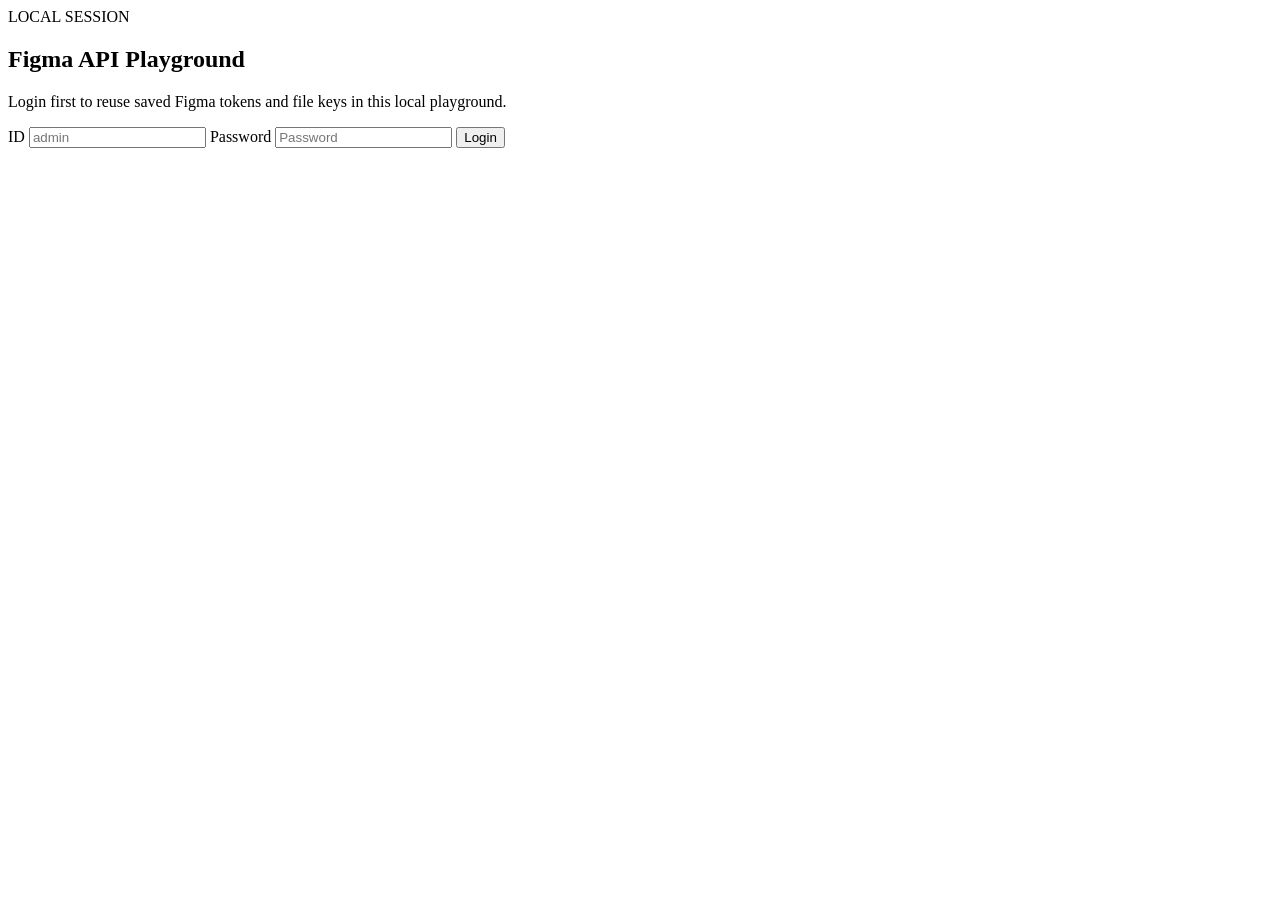
==== figma-api-playground/templates/index.html @ 67451148 "Add files via upload" ====
<!doctype html>
<html lang="en">
<head>
  <meta charset="utf-8">
  <meta name="viewport" content="width=device-width, initial-scale=1">
  <title>Figma API Playground</title>
  <link rel="stylesheet" href="/static/styles.css">
</head>
<body>
  <section id="loginView" class="login-shell">
    <form id="loginForm" class="login-card">
      <span class="eyebrow">LOCAL SESSION</span>
      <h1>Figma API Playground</h1>
      <p>Login first to reuse saved Figma tokens and file keys in this local playground.</p>
      <label>ID
        <input name="username" autocomplete="username" placeholder="admin" required>
      </label>
      <label>Password
        <input name="password" type="password" autocomplete="current-password" placeholder="Password" required>
      </label>
      <button class="btn btn-primary" type="submit">Login</button>
    </form>
  </section>

  <main id="appView" class="shell" hidden>
    <header class="topbar">
      <div>
        <span class="eyebrow">LOCAL TEST TOOL</span>
        <h1>Figma API Playground</h1>
        <p>Test file import, frame ordering, local snapshots, and section/frame previews before integrating Figma into FUT Automation.</p>
      </div>
      <div class="top-actions">
        <span id="activeUser" class="user-badge">admin</span>
        <button id="clearToken" class="btn btn-ghost" type="button">Clear Active File</button>
        <button id="logoutButton" class="btn btn-ghost" type="button">Logout</button>
      </div>
    </header>

    <section class="panel">
      <div class="panel-head">
        <div>
          <span class="step">Phase 1</span>
          <h2>Load Figma File</h2>
        </div>
        <small>Saved Figma entries are stored locally. Downloaded snapshots do not include tokens.</small>
      </div>
      <div class="saved-projects">
        <label>Saved Figma
          <select id="savedProjectSelect">
            <option value="">No saved Figma yet</option>
          </select>
        </label>
        <div class="saved-actions">
          <button id="loadSavedProject" class="btn btn-secondary" type="button" disabled>Load Saved</button>
          <button id="deleteSavedProject" class="btn btn-ghost" type="button" disabled>Delete Saved</button>
        </div>
      </div>
      <form id="loadForm" class="form-grid">
        <label class="span-2">Judul Figma
          <input name="figma_title" autocomplete="off" placeholder="Contoh: V-NSP Main Flow" required>
        </label>
        <label class="span-2">Figma Personal Access Token
          <input name="token" type="password" autocomplete="off" placeholder="Paste Figma token" required>
        </label>
        <label class="span-2">Figma File URL or File Key
          <input name="figma_url" placeholder="https://www.figma.com/design/FILE_KEY/File-Name" required>
        </label>
        <button class="btn btn-primary span-2" type="submit">Load & Save File</button>
      </form>
      <div class="snapshot-actions">
        <button id="downloadSnapshot" class="btn btn-secondary" type="button" disabled>Download Snapshot</button>
        <button id="importSnapshot" class="btn btn-ghost" type="button">Import Snapshot JSON</button>
        <input id="snapshotFile" type="file" accept="application/json,.json" hidden>
      </div>
      <div id="fileSummary" class="summary" hidden></div>
    </section>

    <section class="workspace two-panel">
      <aside class="panel">
        <div class="panel-head">
          <div>
            <span class="step">Phase 2</span>
            <h2>Pages & Frames</h2>
          </div>
        </div>
        <label>Page
          <select id="pageSelect" disabled></select>
        </label>
        <div class="toolbar export-toolbar">
          <button id="exportCurrentPage" class="btn btn-ghost" type="button" disabled>Export Current Page</button>
          <button id="exportCheckedFrames" class="btn btn-ghost" type="button" disabled>Export Checked Frames</button>
          <button id="exportAllPages" class="btn btn-ghost" type="button" disabled>Export All Pages</button>
        </div>
        <div id="frameList" class="frame-list empty">Load a Figma file first.</div>
      </aside>

      <section class="panel analyzer-panel">
        <div class="panel-head">
          <div>
            <span class="step">Phase 3</span>
            <h2>Section Preview / Render</h2>
          </div>
          <button id="renderSections" class="btn btn-secondary" type="button" disabled>Render Sections</button>
        </div>
        <div id="sectionPreviewGrid" class="page-preview empty">Load a file, then render sections from the selected page.</div>
      </section>
    </section>

    <section class="panel preview-panel">
      <div class="panel-head">
        <div>
          <span class="step">Frame Preview</span>
          <h2>Frame Preview / Render</h2>
        </div>
        <button id="renderFrames" class="btn btn-secondary" type="button" disabled>Render Frames</button>
      </div>
      <div id="framePreviewGrid" class="page-preview empty">Load a file, then render frames from the selected page.</div>
    </section>
  </main>

  <div id="toast" class="toast" hidden></div>
  <div id="alertOverlay" class="alert-overlay" hidden>
    <section class="alert-box" role="alertdialog" aria-modal="true" aria-labelledby="alertTitle">
      <div id="alertIcon" class="alert-icon">!</div>
      <h2 id="alertTitle">Error</h2>
      <p id="alertMessage"></p>
      <pre id="alertDetail" class="alert-detail" hidden></pre>
      <button id="alertClose" class="btn btn-primary" type="button">OK</button>
    </section>
  </div>
  <script src="/static/app.js"></script>
</body>
</html>
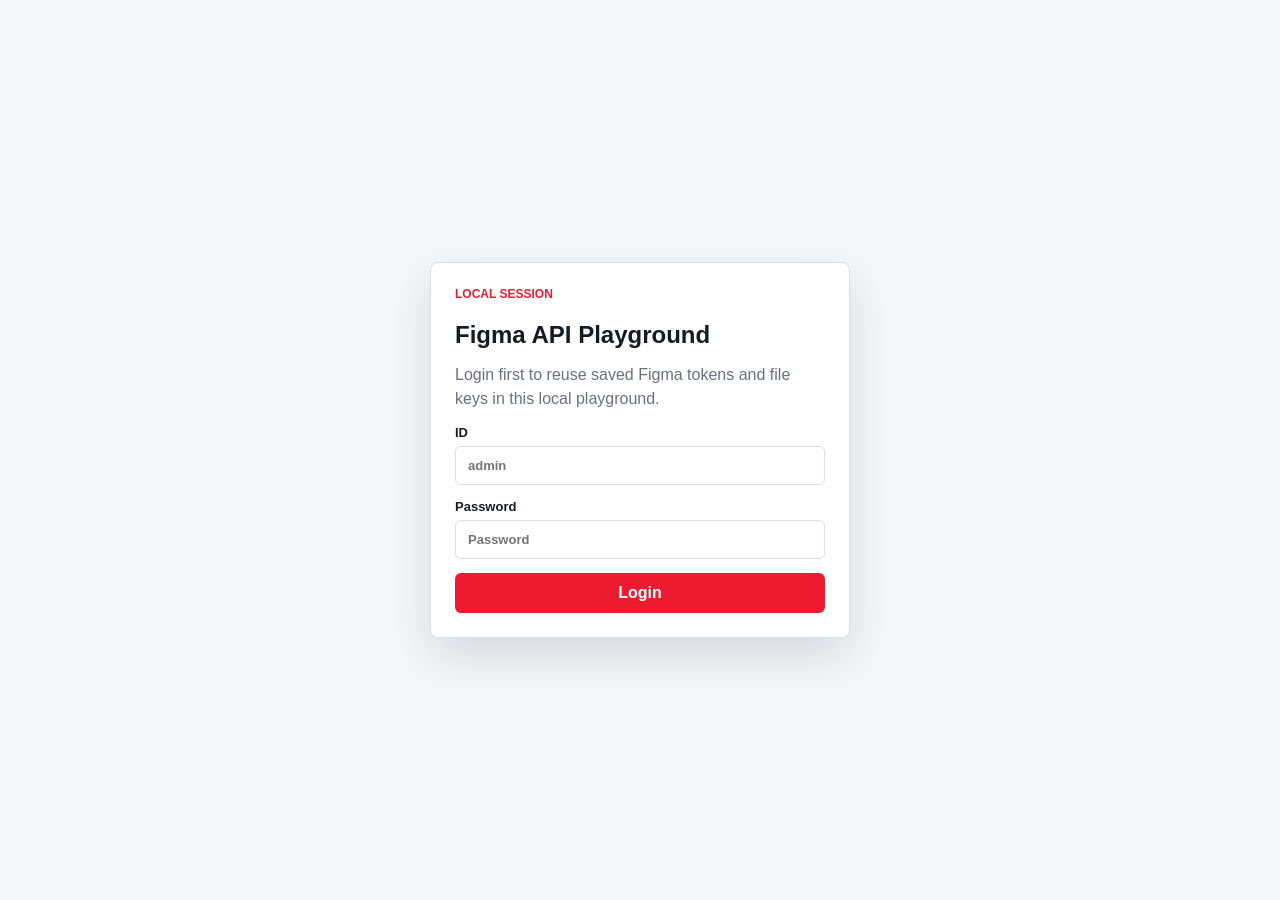
==== commit 508ffebf: "Improve saved Figma session UI" ====
--- a/figma-api-playground/templates/index.html
+++ b/figma-api-playground/templates/index.html
@@ -27,7 +27,7 @@
       <div>
         <span class="eyebrow">LOCAL TEST TOOL</span>
         <h1>Figma API Playground</h1>
-        <p>Test file import, frame ordering, local snapshots, and section/frame previews before integrating Figma into FUT Automation.</p>
+        <p>Load a Figma file once, keep its token in a local-only vault, then reuse Saved Figma for future section and frame renders.</p>
       </div>
       <div class="top-actions">
         <span id="activeUser" class="user-badge">admin</span>
@@ -42,7 +42,19 @@
           <span class="step">Phase 1</span>
           <h2>Load Figma File</h2>
         </div>
-        <small>Saved Figma entries are stored locally. Downloaded snapshots do not include tokens.</small>
+        <small>Saved Figma entries stay on this laptop. Snapshots do not include tokens.</small>
+      </div>
+      <div class="vault-strip" aria-live="polite">
+        <div>
+          <span id="savedCount">0 saved</span>
+          <strong>Local token vault</strong>
+          <p id="vaultStatus">No saved Figma entries on this laptop yet.</p>
+        </div>
+        <div>
+          <span>Render status</span>
+          <strong>Active credential</strong>
+          <p id="activeCredentialStatus">No active render session.</p>
+        </div>
       </div>
       <div class="saved-projects">
         <label>Saved Figma
@@ -55,6 +67,7 @@
           <button id="deleteSavedProject" class="btn btn-ghost" type="button" disabled>Delete Saved</button>
         </div>
       </div>
+      <p id="selectedSavedHint" class="field-note">Choose a saved file to reuse its local token for rendering.</p>
       <form id="loadForm" class="form-grid">
         <label class="span-2">Judul Figma
           <input name="figma_title" autocomplete="off" placeholder="Contoh: V-NSP Main Flow" required>
@@ -116,6 +129,36 @@
       </div>
       <div id="framePreviewGrid" class="page-preview empty">Load a file, then render frames from the selected page.</div>
     </section>
+
+    <section class="guide-panel" aria-labelledby="localDocsTitle">
+      <div>
+        <span class="eyebrow">LOCAL DOCUMENTATION</span>
+        <h2 id="localDocsTitle">How Saved Figma Works</h2>
+        <p>Use <strong>Load & Save File</strong> for token-backed rendering. Use snapshots only when you need offline structure review.</p>
+      </div>
+      <div class="guide-grid">
+        <article>
+          <span>01</span>
+          <h3>First load on a laptop</h3>
+          <p>Enter title, Figma token, and file URL. A successful load writes the saved entry to <code>data/session_store.local.json</code>.</p>
+        </article>
+        <article>
+          <span>02</span>
+          <h3>Next sessions</h3>
+          <p>Pick the entry from Saved Figma and click Load Saved. The server recreates a token-backed session so Render Sections and Render Frames work again.</p>
+        </article>
+        <article>
+          <span>03</span>
+          <h3>Git safety</h3>
+          <p>The local store is ignored by Git. Another laptop starts empty and must save its own Figma token once.</p>
+        </article>
+        <article>
+          <span>04</span>
+          <h3>Snapshot limit</h3>
+          <p>Snapshot JSON does not include tokens. It can load pages and frames, but render still needs a token-backed load session.</p>
+        </article>
+      </div>
+    </section>
   </main>
 
   <div id="toast" class="toast" hidden></div>
--- a/static/styles.css
+++ b/static/styles.css
@@ -0,0 +1,1015 @@
+:root {
+  --bg: #f6f7f9;
+  --panel: #ffffff;
+  --ink: #161a22;
+  --muted: #697080;
+  --line: #d9dee7;
+  --red: #ed1b2f;
+  --red-dark: #bd1423;
+  --navy: #14213d;
+  --blue: #2563eb;
+  --green: #168a5b;
+}
+
+* {
+  box-sizing: border-box;
+}
+
+[hidden] {
+  display: none !important;
+}
+
+body {
+  margin: 0;
+  background: var(--bg);
+  color: var(--ink);
+  font-family: Arial, Helvetica, sans-serif;
+}
+
+.login-shell {
+  min-height: 100vh;
+  display: grid;
+  place-items: center;
+  padding: 24px;
+}
+
+.login-card {
+  width: min(420px, 100%);
+  display: grid;
+  gap: 14px;
+  background: var(--panel);
+  border: 1px solid var(--line);
+  border-radius: 8px;
+  padding: 24px;
+  box-shadow: 0 18px 48px rgba(20, 33, 61, 0.14);
+}
+
+.login-card h1,
+.login-card p {
+  margin: 0;
+}
+
+.login-card p {
+  color: var(--muted);
+  line-height: 1.5;
+}
+
+.top-actions {
+  display: flex;
+  gap: 8px;
+  align-items: center;
+  flex-wrap: wrap;
+  justify-content: flex-end;
+}
+
+.user-badge {
+  border: 1px solid var(--line);
+  border-radius: 999px;
+  padding: 7px 10px;
+  background: #fafbfc;
+  color: var(--navy);
+  font-size: 12px;
+  font-weight: 700;
+}
+
+.saved-projects {
+  display: grid;
+  grid-template-columns: minmax(0, 1fr) auto;
+  gap: 10px;
+  align-items: end;
+  margin-bottom: 12px;
+}
+
+.saved-actions {
+  display: flex;
+  gap: 8px;
+  flex-wrap: wrap;
+}
+
+.shell {
+  width: min(1320px, calc(100vw - 32px));
+  margin: 0 auto;
+  padding: 24px 0 48px;
+}
+
+.topbar {
+  display: flex;
+  justify-content: space-between;
+  gap: 24px;
+  align-items: flex-start;
+  margin-bottom: 18px;
+}
+
+.topbar h1,
+.panel h2 {
+  margin: 0;
+  letter-spacing: 0;
+}
+
+.topbar h1 {
+  font-size: 34px;
+}
+
+.topbar p {
+  color: var(--muted);
+  max-width: 780px;
+  line-height: 1.5;
+}
+
+.eyebrow,
+.step {
+  display: inline-block;
+  color: var(--red);
+  font-weight: 700;
+  font-size: 12px;
+  letter-spacing: 0;
+  margin-bottom: 6px;
+}
+
+.panel {
+  background: var(--panel);
+  border: 1px solid var(--line);
+  border-radius: 8px;
+  padding: 18px;
+  box-shadow: 0 8px 24px rgba(20, 33, 61, 0.06);
+  margin-bottom: 16px;
+}
+
+.panel-head {
+  display: flex;
+  justify-content: space-between;
+  gap: 16px;
+  align-items: flex-start;
+  margin-bottom: 14px;
+}
+
+.panel-head small {
+  color: var(--muted);
+}
+
+.form-grid {
+  display: grid;
+  grid-template-columns: 1fr 1fr;
+  gap: 12px;
+}
+
+.span-2 {
+  grid-column: span 2;
+}
+
+label {
+  display: grid;
+  gap: 6px;
+  font-weight: 700;
+  font-size: 13px;
+}
+
+input,
+select {
+  width: 100%;
+  border: 1px solid var(--line);
+  border-radius: 6px;
+  padding: 11px 12px;
+  font: inherit;
+  background: white;
+}
+
+.btn {
+  border: 1px solid transparent;
+  border-radius: 6px;
+  padding: 10px 13px;
+  font: inherit;
+  font-weight: 700;
+  cursor: pointer;
+}
+
+.btn:disabled {
+  opacity: 0.48;
+  cursor: not-allowed;
+}
+
+.btn-primary {
+  background: var(--red);
+  color: white;
+}
+
+.btn-primary:hover {
+  background: var(--red-dark);
+}
+
+.btn-secondary {
+  background: var(--navy);
+  color: white;
+}
+
+.btn-ghost {
+  background: white;
+  color: var(--navy);
+  border-color: var(--line);
+}
+
+.summary {
+  margin-top: 14px;
+  padding: 12px;
+  border-radius: 6px;
+  border: 1px solid var(--line);
+  background: #fafbfc;
+  color: var(--muted);
+}
+
+.workspace {
+  display: grid;
+  grid-template-columns: 410px minmax(0, 1fr);
+  gap: 16px;
+  align-items: start;
+}
+
+.toolbar {
+  display: grid;
+  grid-template-columns: 1fr 1fr;
+  gap: 8px;
+  margin: 12px 0;
+}
+
+.frame-list,
+.edge-list,
+.preview-grid {
+  min-height: 160px;
+}
+
+.empty {
+  color: var(--muted);
+  border: 1px dashed var(--line);
+  border-radius: 8px;
+  padding: 18px;
+}
+
+.frame-row {
+  border: 1px solid var(--line);
+  border-radius: 8px;
+  padding: 10px;
+  margin-bottom: 8px;
+  background: white;
+}
+
+.frame-row.selected {
+  border-color: var(--blue);
+  box-shadow: 0 0 0 2px rgba(37, 99, 235, 0.12);
+}
+
+.frame-main {
+  display: flex;
+  gap: 10px;
+  align-items: flex-start;
+}
+
+.frame-main input {
+  width: auto;
+  margin-top: 3px;
+}
+
+.frame-title {
+  flex: 1;
+  min-width: 0;
+}
+
+.frame-title strong {
+  display: block;
+  overflow-wrap: anywhere;
+}
+
+.frame-title small {
+  display: block;
+  margin-top: 4px;
+  color: var(--muted);
+}
+
+.frame-actions {
+  display: flex;
+  gap: 6px;
+  margin-top: 8px;
+}
+
+.mini-btn {
+  border: 1px solid var(--line);
+  background: #f9fafb;
+  border-radius: 6px;
+  padding: 5px 8px;
+  cursor: pointer;
+}
+
+.preview-grid {
+  display: grid;
+  grid-template-columns: repeat(auto-fill, minmax(210px, 1fr));
+  gap: 12px;
+}
+
+.preview-card {
+  border: 1px solid var(--line);
+  border-radius: 8px;
+  overflow: hidden;
+  background: white;
+}
+
+.preview-card img {
+  display: block;
+  width: 100%;
+  aspect-ratio: 9 / 16;
+  object-fit: contain;
+  background: #f1f3f6;
+}
+
+.preview-card div {
+  padding: 10px;
+}
+
+.preview-card strong {
+  overflow-wrap: anywhere;
+}
+
+.edge {
+  display: grid;
+  grid-template-columns: 1fr auto 1fr;
+  gap: 10px;
+  align-items: center;
+  border: 1px solid var(--line);
+  border-radius: 8px;
+  padding: 10px;
+  margin-bottom: 8px;
+}
+
+.edge span {
+  color: var(--muted);
+  font-size: 13px;
+}
+
+.toast {
+  position: fixed;
+  right: 20px;
+  bottom: 20px;
+  background: var(--navy);
+  color: white;
+  border-radius: 8px;
+  padding: 12px 14px;
+  max-width: 360px;
+  box-shadow: 0 10px 30px rgba(0, 0, 0, 0.18);
+}
+
+.toast.error {
+  background: var(--red-dark);
+}
+
+.alert-overlay {
+  position: fixed;
+  inset: 0;
+  z-index: 50;
+  display: grid;
+  place-items: center;
+  padding: 20px;
+  background: rgba(22, 26, 34, 0.48);
+}
+
+.alert-box {
+  width: min(520px, 100%);
+  border-radius: 8px;
+  background: white;
+  border: 1px solid var(--line);
+  box-shadow: 0 24px 70px rgba(0, 0, 0, 0.28);
+  padding: 22px;
+  display: grid;
+  justify-items: center;
+  gap: 12px;
+  text-align: center;
+}
+
+.alert-icon {
+  width: 48px;
+  height: 48px;
+  display: grid;
+  place-items: center;
+  border-radius: 50%;
+  background: #fff1f2;
+  color: var(--red-dark);
+  border: 2px solid #fecdd3;
+  font-weight: 800;
+}
+
+.alert-icon.success {
+  background: #ecfdf5;
+  border-color: #bbf7d0;
+  color: var(--green);
+}
+
+.alert-box h2 {
+  margin: 0;
+  font-size: 20px;
+}
+
+.alert-box p {
+  margin: 0;
+  color: var(--muted);
+  line-height: 1.5;
+}
+
+.alert-detail {
+  width: 100%;
+  max-height: 180px;
+  overflow: auto;
+  margin: 0;
+  padding: 10px;
+  border: 1px solid var(--line);
+  border-radius: 6px;
+  background: #fafbfc;
+  color: var(--ink);
+  text-align: left;
+  white-space: pre-wrap;
+  font: 12px/1.45 Consolas, Monaco, monospace;
+}
+
+@media (max-width: 920px) {
+  .topbar,
+  .panel-head {
+    display: block;
+  }
+
+  .form-grid,
+  .workspace {
+    grid-template-columns: 1fr;
+  }
+
+  .span-2 {
+    grid-column: span 1;
+  }
+}
+
+.flow-analysis {
+  display: grid;
+  gap: 14px;
+}
+
+.flow-stats {
+  display: grid;
+  grid-template-columns: repeat(4, minmax(0, 1fr));
+  gap: 10px;
+}
+
+.flow-stats div,
+.flow-panel {
+  border: 1px solid var(--line);
+  border-radius: 8px;
+  background: #fafbfc;
+  padding: 12px;
+}
+
+.flow-stats strong {
+  display: block;
+  color: var(--navy);
+  font-size: 24px;
+}
+
+.flow-stats span,
+.flow-panel span,
+.edge em {
+  color: var(--muted);
+  font-size: 12px;
+  font-style: normal;
+}
+
+.flow-section {
+  border: 1px solid var(--line);
+  border-radius: 8px;
+  padding: 12px;
+  background: white;
+}
+
+.flow-section h3,
+.flow-panel h3 {
+  margin: 0 0 6px;
+  font-size: 16px;
+}
+
+.flow-section p {
+  margin: 0 0 10px;
+  color: var(--muted);
+  line-height: 1.45;
+}
+
+.flow-columns {
+  display: grid;
+  grid-template-columns: repeat(3, minmax(0, 1fr));
+  gap: 10px;
+}
+
+.flow-panel ul {
+  list-style: none;
+  padding: 0;
+  margin: 0;
+  display: grid;
+  gap: 7px;
+}
+
+.flow-panel li strong,
+.flow-panel li span {
+  display: block;
+  overflow-wrap: anywhere;
+}
+
+.edge {
+  grid-template-columns: minmax(0, 1fr) 96px minmax(0, 1fr);
+}
+
+.edge p {
+  grid-column: 1 / -1;
+  margin: 2px 0 0;
+  color: var(--muted);
+  line-height: 1.4;
+}
+
+.edge-noisy {
+  background: #fbfbfc;
+  opacity: 0.82;
+}
+
+@media (max-width: 920px) {
+  .flow-stats,
+  .flow-columns {
+    grid-template-columns: 1fr;
+  }
+
+  .edge {
+    grid-template-columns: 1fr;
+  }
+}
+
+.toolbar.single {
+  grid-template-columns: 1fr 1fr;
+}
+
+.page-preview {
+  display: grid;
+  gap: 12px;
+  margin-top: 12px;
+  max-height: 620px;
+  overflow: auto;
+  padding-right: 2px;
+}
+
+.page-preview-group {
+  border: 1px solid var(--line);
+  border-radius: 8px;
+  background: white;
+  padding: 10px;
+}
+
+.page-preview-group > header {
+  display: flex;
+  justify-content: space-between;
+  gap: 10px;
+  align-items: flex-start;
+  margin-bottom: 10px;
+}
+
+.page-preview-group h3 {
+  margin: 0;
+  font-size: 14px;
+}
+
+.page-preview-group p {
+  margin: 4px 0 0;
+  color: var(--muted);
+  font-size: 12px;
+  line-height: 1.4;
+}
+
+.page-preview-group > header span {
+  flex: 0 0 auto;
+  color: var(--red);
+  font-size: 11px;
+  font-weight: 700;
+}
+
+.page-preview-items {
+  display: grid;
+  grid-template-columns: repeat(2, minmax(0, 1fr));
+  gap: 10px;
+}
+
+.page-preview-items.empty {
+  min-height: auto;
+  padding: 12px;
+}
+
+.page-preview-card {
+  display: grid;
+  gap: 6px;
+  color: var(--ink);
+  text-decoration: none;
+  border: 1px solid var(--line);
+  border-radius: 8px;
+  background: #fafbfc;
+  padding: 8px;
+  min-width: 0;
+}
+
+.page-preview-card img,
+.preview-missing {
+  width: 100%;
+  aspect-ratio: 9 / 14;
+  object-fit: contain;
+  background: #eef1f5;
+  border-radius: 6px;
+}
+
+.preview-missing {
+  display: grid;
+  place-items: center;
+  color: var(--muted);
+  font-size: 12px;
+  text-align: center;
+}
+
+.page-preview-card span,
+.page-preview-card small {
+  color: var(--muted);
+  font-size: 11px;
+  overflow-wrap: anywhere;
+}
+
+.page-preview-card strong {
+  font-size: 12px;
+  overflow-wrap: anywhere;
+}
+
+.preview-note {
+  grid-column: 1 / -1;
+  border: 1px dashed var(--line);
+  border-radius: 8px;
+  padding: 10px;
+  color: var(--muted);
+  font-size: 12px;
+  line-height: 1.4;
+}
+
+.flow-preview {
+  display: grid;
+  gap: 12px;
+  min-height: 160px;
+}
+
+.flow-preview-card {
+  border: 1px solid var(--line);
+  border-radius: 8px;
+  background: white;
+  padding: 12px;
+}
+
+.flow-preview-card header {
+  display: grid;
+  grid-template-columns: minmax(0, 1fr) 90px minmax(0, 1fr);
+  gap: 8px;
+  align-items: center;
+  margin-bottom: 10px;
+}
+
+.flow-preview-card header strong {
+  overflow-wrap: anywhere;
+}
+
+.flow-preview-card header span {
+  text-align: center;
+  color: var(--muted);
+  font-size: 12px;
+  font-weight: 700;
+}
+
+.flow-shot-row {
+  display: grid;
+  grid-template-columns: minmax(0, 1fr) 34px minmax(0, 1fr);
+  gap: 10px;
+  align-items: center;
+}
+
+.flow-arrow {
+  text-align: center;
+  color: var(--navy);
+  font-weight: 700;
+}
+
+.flow-shot {
+  display: grid;
+  gap: 6px;
+  text-decoration: none;
+  color: var(--ink);
+  border: 1px solid var(--line);
+  border-radius: 8px;
+  padding: 8px;
+  background: #fafbfc;
+  min-height: 180px;
+}
+
+.flow-shot span,
+.flow-shot small {
+  color: var(--muted);
+  font-size: 12px;
+}
+
+.flow-shot img {
+  width: 100%;
+  height: 170px;
+  object-fit: contain;
+  background: #eef1f5;
+  border-radius: 6px;
+}
+
+.flow-shot strong {
+  overflow-wrap: anywhere;
+  font-size: 13px;
+}
+
+.flow-shot.missing {
+  align-content: center;
+}
+
+.flow-preview-card p {
+  margin: 10px 0 0;
+  color: var(--muted);
+  line-height: 1.45;
+}
+
+@media (max-width: 920px) {
+  .flow-preview-card header,
+  .flow-shot-row {
+    grid-template-columns: 1fr;
+  }
+}
+
+.workspace.two-panel {
+  grid-template-columns: 410px minmax(0, 1fr);
+}
+
+.analyzer-panel {
+  min-height: 420px;
+}
+
+.path-preview {
+  gap: 16px;
+}
+
+.flow-path-card {
+  border: 1px solid var(--line);
+  border-radius: 8px;
+  background: white;
+  padding: 12px;
+}
+
+.flow-path-card > header {
+  display: flex;
+  justify-content: space-between;
+  align-items: flex-start;
+  gap: 12px;
+  margin-bottom: 12px;
+}
+
+.flow-path-card h3 {
+  margin: 3px 0 0;
+  font-size: 16px;
+}
+
+.flow-path-card header span {
+  color: var(--red);
+  font-size: 12px;
+  font-weight: 700;
+}
+
+.flow-path-strip {
+  display: flex;
+  gap: 10px;
+  overflow-x: auto;
+  padding-bottom: 8px;
+  align-items: stretch;
+}
+
+.path-node-wrap {
+  display: flex;
+  gap: 10px;
+  align-items: center;
+  flex: 0 0 auto;
+}
+
+.path-node-wrap .flow-shot {
+  width: 190px;
+}
+
+.path-arrow {
+  display: grid;
+  justify-items: center;
+  align-content: center;
+  min-width: 58px;
+  color: var(--navy);
+}
+
+.path-arrow strong {
+  font-size: 20px;
+}
+
+.path-arrow span {
+  color: var(--muted);
+  font-size: 11px;
+  font-weight: 700;
+  text-align: center;
+}
+
+@media (max-width: 920px) {
+  .workspace.two-panel {
+    grid-template-columns: 1fr;
+  }
+
+  .flow-path-card > header {
+    display: block;
+  }
+}
+
+.more-button {
+  width: 100%;
+  border: 1px solid var(--line);
+  border-radius: 6px;
+  background: #f9fafb;
+  color: var(--navy);
+  font-weight: 700;
+  padding: 9px 10px;
+  cursor: pointer;
+  margin-top: 8px;
+}
+
+.more-button:hover {
+  background: #eef1f6;
+}
+
+.flow-stats {
+  grid-template-columns: repeat(5, minmax(0, 1fr));
+}
+
+@media (max-width: 920px) {
+  .flow-stats {
+    grid-template-columns: 1fr;
+  }
+}
+
+.flow-stats {
+  grid-template-columns: repeat(6, minmax(0, 1fr));
+}
+
+@media (max-width: 1100px) {
+  .flow-stats {
+    grid-template-columns: repeat(3, minmax(0, 1fr));
+  }
+}
+
+.merged-flow-card > header p {
+  margin: 4px 0 0;
+  color: var(--muted);
+  line-height: 1.4;
+}
+
+.btn-sm {
+  padding: 7px 10px;
+  font-size: 12px;
+  white-space: nowrap;
+}
+
+.merged-tree {
+  margin-top: 12px;
+  overflow-x: auto;
+  padding: 8px 2px 12px;
+}
+
+.tree-level {
+  display: flex;
+  gap: 16px;
+  align-items: flex-start;
+  min-width: max-content;
+}
+
+.tree-node {
+  position: relative;
+  flex: 0 0 auto;
+}
+
+.tree-node.branch-node .flow-shot {
+  border-color: var(--blue);
+  box-shadow: 0 0 0 2px rgba(37, 99, 235, 0.11);
+}
+
+.tree-children {
+  display: grid;
+  gap: 16px;
+  padding-left: 22px;
+  border-left: 2px solid var(--line);
+  margin-top: 2px;
+}
+
+.branch-label {
+  margin-top: 6px;
+  display: inline-block;
+  border-radius: 999px;
+  background: #eef4ff;
+  color: var(--blue);
+  font-size: 11px;
+  font-weight: 700;
+  padding: 4px 8px;
+}
+
+.tree-level.depth-0 > .tree-node::after,
+.tree-level:not(.depth-0) > .tree-node::after {
+  content: '->';
+  position: absolute;
+  right: -18px;
+  top: 88px;
+  color: var(--navy);
+  font-weight: 700;
+}
+
+.tree-level .tree-children:empty,
+.tree-level .tree-children:empty + * {
+  display: none;
+}
+
+.tree-level .tree-node:last-child::after {
+  display: none;
+}
+
+.journey-card > header {
+  align-items: stretch;
+}
+
+.journey-actions {
+  display: flex;
+  gap: 8px;
+  align-items: flex-start;
+  flex-wrap: wrap;
+  justify-content: flex-end;
+}
+
+.merged-flow-section {
+  border-top: 1px solid var(--line);
+  padding-top: 12px;
+  margin-top: 12px;
+}
+
+.merged-flow-title {
+  display: flex;
+  justify-content: space-between;
+  gap: 12px;
+  margin-bottom: 10px;
+}
+
+.merged-flow-title span {
+  color: var(--muted);
+  font-size: 12px;
+}
+
+@media (max-width: 920px) {
+  .journey-actions,
+  .merged-flow-title {
+    justify-content: flex-start;
+    display: grid;
+  }
+}
+
+.flow-stats {
+  grid-template-columns: repeat(7, minmax(0, 1fr));
+}
+
+@media (max-width: 1200px) {
+  .flow-stats {
+    grid-template-columns: repeat(4, minmax(0, 1fr));
+  }
+}
+
+@media (max-width: 720px) {
+  .flow-stats {
+    grid-template-columns: 1fr;
+  }
+}
+
+.snapshot-actions {
+  display: grid;
+  grid-template-columns: 1fr 1fr;
+  gap: 10px;
+  margin-top: 12px;
+}
+
+@media (max-width: 720px) {
+  .snapshot-actions {
+    grid-template-columns: 1fr;
+  }
+}
+.export-toolbar {
+  grid-template-columns: repeat(3, minmax(0, 1fr));
+}
+
+@media (max-width: 920px) {
+  .export-toolbar {
+    grid-template-columns: 1fr;
+  }
+}
